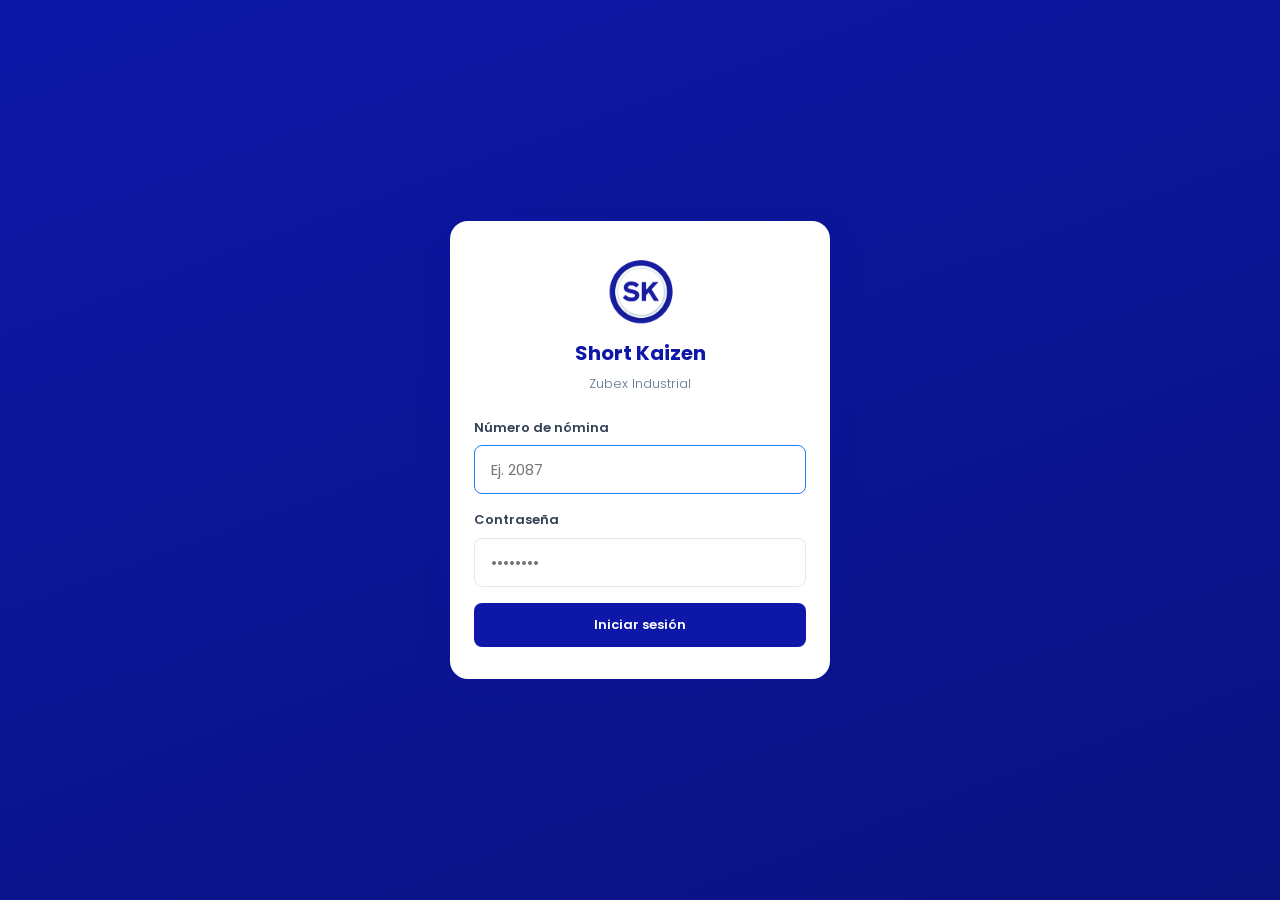
==== admin.html @ 8476bbf8 "Add files via upload" ====
<!DOCTYPE html>
<html lang="es">
<head>
<meta charset="UTF-8">
<meta name="viewport" content="width=device-width, initial-scale=1, viewport-fit=cover">
<title>Administración · Short Kaizen · Zubex Industrial</title>
<meta name="theme-color" content="#0D18A8">
<link rel="icon" href="assets/logo-mark.png">

<link rel="preconnect" href="https://fonts.googleapis.com">
<link rel="preconnect" href="https://fonts.gstatic.com" crossorigin>
<link href="https://fonts.googleapis.com/css2?family=Poppins:wght@300;400;600;700&display=swap" rel="stylesheet">

<link rel="stylesheet" href="css/variables.css">
<link rel="stylesheet" href="css/base.css">
<link rel="stylesheet" href="css/components.css">
<link rel="stylesheet" href="css/views.css">
<link rel="stylesheet" href="css/responsive.css">
</head>
<body>

<header class="topbar" id="topbar" hidden>
  <div class="topbar-inner">
    <a class="brand" href="mis-kaizens.html">
      <span class="brand-mark"><img src="assets/logo-mark.png" alt="Short Kaizen"></span>
      <div class="brand-text">
        <strong>Short Kaizen</strong>
        <span>Zubex Industrial</span>
      </div>
    </a>

    <nav class="tabs" aria-label="Navegación principal">
      <a class="tab" data-nav="mis-kaizens" href="mis-kaizens.html">Mis Kaizens</a>
      <a class="tab" data-nav="solicitudes" href="solicitudes.html" hidden>Solicitudes</a>
      <a class="tab" data-nav="dashboard" href="dashboard.html">Dashboard</a>
      <a class="tab" data-nav="admin" href="admin.html" hidden>Administración</a>
    </nav>

    <div class="topbar-actions">
      <button class="user-chip" data-logout aria-haspopup="true">
        <span class="user-chip-info"><span id="user-chip-name">—</span><small id="user-chip-rol"></small></span>
        <svg width="14" height="14" viewBox="0 0 24 24" fill="none" aria-hidden="true"><path d="M6 9l6 6 6-6" stroke="currentColor" stroke-width="2" stroke-linecap="round" stroke-linejoin="round"/></svg>
      </button>
    </div>
  </div>
</header>

<nav class="mobile-nav" id="mobile-nav" aria-label="Navegación móvil" hidden>
  <a class="mobile-nav-btn" data-nav="mis-kaizens" href="mis-kaizens.html">
    <svg width="20" height="20" viewBox="0 0 24 24" fill="none" aria-hidden="true"><path d="M3 12l9-9 9 9M5 10v10h14V10" stroke="currentColor" stroke-width="2" stroke-linecap="round" stroke-linejoin="round"/></svg>
    <span>Kaizens</span>
  </a>
  <a class="mobile-nav-btn" data-nav="solicitudes" href="solicitudes.html" hidden>
    <svg width="20" height="20" viewBox="0 0 24 24" fill="none" aria-hidden="true"><path d="M9 11l3 3L22 4M21 12v7a2 2 0 01-2 2H5a2 2 0 01-2-2V5a2 2 0 012-2h11" stroke="currentColor" stroke-width="2" stroke-linecap="round" stroke-linejoin="round"/></svg>
    <span>Solicitudes</span>
  </a>
  <a class="mobile-nav-btn" data-nav="dashboard" href="dashboard.html">
    <svg width="20" height="20" viewBox="0 0 24 24" fill="none" aria-hidden="true"><path d="M4 20V10M12 20V4M20 20v-7" stroke="currentColor" stroke-width="2" stroke-linecap="round"/></svg>
    <span>Dashboard</span>
  </a>
  <a class="mobile-nav-btn" data-nav="admin" href="admin.html" hidden>
    <svg width="20" height="20" viewBox="0 0 24 24" fill="none" aria-hidden="true"><path d="M12 15a3 3 0 100-6 3 3 0 000 6z" stroke="currentColor" stroke-width="2"/><path d="M19.4 15a1.65 1.65 0 00.33 1.82l.06.06a2 2 0 11-2.83 2.83l-.06-.06a1.65 1.65 0 00-1.82-.33 1.65 1.65 0 00-1 1.51V21a2 2 0 11-4 0v-.09A1.65 1.65 0 009 19.4a1.65 1.65 0 00-1.82.33l-.06.06a2 2 0 11-2.83-2.83l.06-.06A1.65 1.65 0 004.6 15a1.65 1.65 0 00-1.51-1H3a2 2 0 110-4h.09A1.65 1.65 0 004.6 9a1.65 1.65 0 00-.33-1.82l-.06-.06a2 2 0 112.83-2.83l.06.06A1.65 1.65 0 009 4.6a1.65 1.65 0 001-1.51V3a2 2 0 114 0v.09a1.65 1.65 0 001 1.51 1.65 1.65 0 001.82-.33l.06-.06a2 2 0 112.83 2.83l-.06.06A1.65 1.65 0 0019.4 9a1.65 1.65 0 001.51 1H21a2 2 0 110 4h-.09a1.65 1.65 0 00-1.51 1z" stroke="currentColor" stroke-width="1.6"/></svg>
    <span>Admin</span>
  </a>
</nav>

<button class="fab-nuevo" id="fab-nuevo" data-nuevo-kaizen hidden aria-label="Nuevo Short Kaizen">
  <span class="plus">+</span><span>Nuevo Kaizen</span>
</button>

<main id="app-root">
  <div class="boot-loader" id="boot-loader">
    <img src="assets/logo-mark.png" alt="" style="width:56px;height:56px;animation:boot-pulse 1.4s ease-in-out infinite">
    <p>Cargando…</p>
  </div>
</main>

<div id="toast-container" class="toast-container" aria-live="polite"></div>

<script type="module" src="js/pages/admin.js"></script>
</body>
</html>
---- css/variables.css ----
/*
  Tokens de marca — Manual de Estandarización de Reportes IA (Zubex Industrial)
  No modificar estos valores sin actualizar también el manual de referencia.
*/
:root{
  /* Paleta primaria de marca */
  --zx-blue:        #0D18A8;   /* Azul Zubex — dominante */
  --zx-blue-accent: #227EF6;   /* Azul Zubex Brillante — interactivo/acento */
  --zx-white:       #FFFFFF;
  --zx-black:       #000000;

  /* Paleta semántica */
  --zx-positive:    #166534;
  --zx-positive-bg: #dcfce7;
  --zx-negative:    #991b1b;
  --zx-negative-bg: #fee2e2;
  --zx-neutral:     #0D18A8;
  --zx-page-bg:     #f8fafc;
  --zx-highlight:   #dbeafe;

  /* Escala de grises funcional (no es paleta de marca, es utilitaria) */
  --gray-50:  #f8fafc;
  --gray-100: #f1f5f9;
  --gray-200: #e2e8f0;
  --gray-300: #cbd5e1;
  --gray-400: #94a3b8;
  --gray-500: #64748b;
  --gray-600: #475569;
  --gray-700: #334155;
  --gray-800: #1e293b;
  --gray-900: #0f172a;

  /* Tipografía — fallback aprobado para HTML: Poppins → Segoe UI → sans-serif */
  --font-base: 'Poppins', 'Segoe UI', -apple-system, BlinkMacSystemFont, sans-serif;

  /* Escala tipográfica (jerarquía título/cuerpo ≈ 2.2:1, adaptada a UI de app) */
  --fs-xs:   0.75rem;
  --fs-sm:   0.8125rem;
  --fs-base: 0.9375rem;
  --fs-md:   1.0625rem;
  --fs-lg:   1.25rem;
  --fs-xl:   1.625rem;
  --fs-2xl:  2rem;

  /* Espaciado — escala de 4px */
  --sp-1: 4px;
  --sp-2: 8px;
  --sp-3: 12px;
  --sp-4: 16px;
  --sp-5: 20px;
  --sp-6: 24px;
  --sp-8: 32px;
  --sp-10: 40px;
  --sp-12: 48px;

  /* Radios y sombras */
  --radius-sm: 8px;
  --radius-md: 12px;
  --radius-lg: 18px;
  --shadow-sm: 0 1px 2px rgba(15, 23, 42, 0.06), 0 1px 1px rgba(15,23,42,.04);
  --shadow-md: 0 4px 16px rgba(13, 24, 168, 0.08);
  --shadow-lg: 0 12px 32px rgba(13, 24, 168, 0.14);

  /* Layout — fluido: crece con la ventana hasta un tope amplio, para que no
     queden franjas vacías a los costados en monitores grandes (antes era un
     valor fijo de 1180px, muy angosto en pantallas de 1440p/1920p+). */
  --topbar-h: 64px;
  --mobile-nav-h: 64px;
  --content-max: min(1680px, 96vw);

  /* Transiciones */
  --ease: cubic-bezier(.4,0,.2,1);
}

@media (prefers-color-scheme: dark){
  /* La app usa siempre tema claro institucional — no se define modo oscuro
     porque el manual de marca no lo contempla. Se deja el bloque explícito
     para que quede claro que fue una decisión, no un olvido. */
}
---- css/base.css ----
*, *::before, *::after{ box-sizing: border-box; }

html{
  -webkit-text-size-adjust: 100%;
  scroll-behavior: smooth;
}

body{
  margin: 0;
  font-family: var(--font-base);
  font-size: var(--fs-base);
  font-weight: 400;
  color: var(--gray-800);
  background: var(--zx-page-bg);
  line-height: 1.5;
  -webkit-font-smoothing: antialiased;
}

h1,h2,h3,h4{
  font-family: var(--font-base);
  font-weight: 700;
  color: var(--zx-blue);
  margin: 0 0 var(--sp-2);
  line-height: 1.25;
}
h1{ font-size: var(--fs-2xl); }
h2{ font-size: var(--fs-xl); }
h3{ font-size: var(--fs-lg); }
h4{ font-size: var(--fs-md); }

p{ margin: 0 0 var(--sp-3); color: var(--gray-600); font-weight: 300; }

a{ color: var(--zx-blue-accent); text-decoration: none; }
a:hover{ text-decoration: underline; }

button{ font-family: inherit; }

img{ max-width: 100%; display: block; }

/* Foco visible siempre — accesibilidad, nunca se remueve el outline sin sustituto */
:focus-visible{
  outline: 2px solid var(--zx-blue-accent);
  outline-offset: 2px;
  border-radius: 4px;
}

/* Reduced motion — respetar preferencia del sistema */
@media (prefers-reduced-motion: reduce){
  *, *::before, *::after{
    animation-duration: 0.001ms !important;
    animation-iteration-count: 1 !important;
    transition-duration: 0.001ms !important;
    scroll-behavior: auto !important;
  }
}

/* Scrollbar sutil (progresivo — no rompe si el navegador no lo soporta) */
*{
  scrollbar-width: thin;
  scrollbar-color: var(--gray-300) transparent;
}

.visually-hidden{
  position: absolute !important;
  width: 1px; height: 1px;
  overflow: hidden;
  clip: rect(0,0,0,0);
  white-space: nowrap;
}

/* ============ Loader inicial ============ */
.boot-loader{
  min-height: 70vh;
  display: flex;
  flex-direction: column;
  align-items: center;
  justify-content: center;
  gap: var(--sp-4);
  color: var(--gray-500);
}
.boot-mark{
  width: 56px; height: 56px;
  border-radius: var(--radius-md);
  background: var(--zx-blue);
  color: var(--zx-white);
  display: flex; align-items: center; justify-content: center;
  font-weight: 700; font-size: var(--fs-lg);
  animation: boot-pulse 1.4s ease-in-out infinite;
}
@keyframes boot-pulse{
  0%,100%{ transform: scale(1); opacity: 1; }
  50%{ transform: scale(1.06); opacity: .85; }
}
---- css/components.css ----
/* ============ Topbar ============ */
.topbar{
  position: sticky; top: 0; z-index: 40;
  height: var(--topbar-h);
  background: var(--zx-blue);
  box-shadow: var(--shadow-md);
}
.topbar-inner{
  max-width: var(--content-max);
  margin: 0 auto;
  height: 100%;
  display: flex; align-items: center; gap: var(--sp-6);
  padding: 0 var(--sp-5);
}
.brand{ display: flex; align-items: center; gap: var(--sp-3); flex-shrink: 0; text-decoration: none; }
.brand:hover{ text-decoration: none; }
.brand-mark{
  width: 36px; height: 36px; border-radius: var(--radius-sm);
  background: var(--zx-white); color: var(--zx-blue);
  display: flex; align-items: center; justify-content: center;
  font-weight: 700; font-size: var(--fs-sm);
  padding: 3px;
}
.brand-mark img{ width: 100%; height: 100%; object-fit: contain; display: block; }
.brand-text{ display: flex; flex-direction: column; line-height: 1.15; }
.brand-text strong{ color: var(--zx-white); font-size: var(--fs-base); font-weight: 700; }
.brand-text span{ color: #c7d5ff; font-size: var(--fs-xs); font-weight: 300; }

.tabs{ display: flex; gap: var(--sp-1); flex: 1; }
.tab{
  background: transparent; border: none; color: #c7d5ff;
  padding: var(--sp-2) var(--sp-4); border-radius: var(--radius-sm);
  font-size: var(--fs-sm); font-weight: 600; cursor: pointer;
  transition: background .15s var(--ease), color .15s var(--ease);
  text-decoration: none; display: inline-flex; align-items: center;
}
.tab:hover{ background: rgba(255,255,255,.08); color: var(--zx-white); text-decoration: none; }
.tab.active{ background: var(--zx-white); color: var(--zx-blue); }

.topbar-actions{ display: flex; align-items: center; gap: var(--sp-3); flex-shrink: 0; }

.user-chip{
  display: flex; align-items: center; gap: var(--sp-2);
  background: rgba(255,255,255,.1); border: 1px solid rgba(255,255,255,.18);
  color: var(--zx-white); padding: var(--sp-1) var(--sp-3);
  border-radius: 999px; cursor: pointer; font-size: var(--fs-sm);
}
.user-chip-info{ display: flex; flex-direction: column; line-height: 1.15; text-align: left; }
.user-chip-info small{ color: #c7d5ff; font-size: 10px; font-weight: 400; }

/* ============ Botón flotante "+ Nuevo Kaizen" ============
   Reubicado fuera del topbar (antes competía con las tabs) — queda fijo,
   visible desde cualquier pantalla autenticada, en escritorio y en móvil. */
.fab-nuevo{
  position: fixed;
  right: var(--sp-6);
  bottom: calc(var(--sp-6) + env(safe-area-inset-bottom, 0px));
  z-index: 50;
  display: inline-flex; align-items: center; gap: var(--sp-2);
  background: var(--zx-blue-accent); color: var(--zx-white);
  border: none; border-radius: 999px;
  padding: var(--sp-3) var(--sp-5);
  font-size: var(--fs-sm); font-weight: 700; cursor: pointer;
  box-shadow: var(--shadow-lg);
  transition: transform .15s var(--ease), box-shadow .15s var(--ease);
}
.fab-nuevo:hover{ transform: translateY(-2px); box-shadow: 0 16px 36px rgba(34,126,246,.35); }
.fab-nuevo .plus{ font-size: 1.1em; line-height: 1; }

/* ============ Botones ============ */
.btn{
  display: inline-flex; align-items: center; justify-content: center; gap: var(--sp-2);
  border: none; border-radius: var(--radius-sm);
  padding: var(--sp-3) var(--sp-5);
  font-size: var(--fs-sm); font-weight: 600;
  cursor: pointer; min-height: 42px;
  transition: transform .1s var(--ease), box-shadow .15s var(--ease), background .15s var(--ease);
}
.btn:active{ transform: translateY(1px); }
.btn-accent{ background: var(--zx-blue-accent); color: var(--zx-white); }
.btn-accent:hover{ box-shadow: var(--shadow-md); }
.btn-primary{ background: var(--zx-blue); color: var(--zx-white); }
.btn-primary:hover{ box-shadow: var(--shadow-md); }
.btn-outline{ background: transparent; color: var(--zx-blue); border: 1.5px solid var(--zx-blue); }
.btn-outline:hover{ background: var(--zx-highlight); }
.btn-danger{ background: var(--zx-negative-bg); color: var(--zx-negative); }
.btn-danger:hover{ background: #fecaca; }
.btn-success{ background: var(--zx-positive-bg); color: var(--zx-positive); }
.btn-success:hover{ background: #bbf7d0; }
.btn-success.is-selected{ background: var(--zx-positive); color: var(--zx-white); box-shadow: var(--shadow-md); }
.btn-danger.is-selected{ background: var(--zx-negative); color: var(--zx-white); box-shadow: var(--shadow-md); }
.btn-full{ width: 100%; }
.btn-sm{ padding: var(--sp-2) var(--sp-4); min-height: 34px; font-size: var(--fs-xs); }
.btn:disabled{ opacity: .5; cursor: not-allowed; }

/* ============ Tarjetas ============ */
.card{
  background: var(--zx-white);
  border-radius: var(--radius-md);
  box-shadow: var(--shadow-sm);
  border: 1px solid var(--gray-200);
  padding: var(--sp-5);
}
.card-header{
  display: flex; align-items: center; justify-content: space-between;
  margin-bottom: var(--sp-4);
  gap: var(--sp-3);
}

/* ============ Badges de estado ============ */
.badge{
  display: inline-flex; align-items: center; gap: var(--sp-1);
  padding: 3px var(--sp-3); border-radius: 999px;
  font-size: var(--fs-xs); font-weight: 600; white-space: nowrap;
}
.badge-nuevo{ background: var(--zx-highlight); color: var(--zx-blue); }
.badge-pend{ background: #fef3c7; color: #92400e; }
.badge-done{ background: var(--zx-positive-bg); color: var(--zx-positive); }
.badge-rej{ background: var(--zx-negative-bg); color: var(--zx-negative); }

/* ============ Formularios ============ */
.field{ margin-bottom: var(--sp-4); }
.field label{
  display: block; font-size: var(--fs-sm); font-weight: 600;
  color: var(--gray-700); margin-bottom: var(--sp-2);
}
.field .hint{ font-size: var(--fs-xs); color: var(--gray-500); margin-top: var(--sp-1); font-weight: 300; }
.input, .select, .textarea{
  width: 100%;
  font-family: inherit; font-size: var(--fs-base);
  padding: var(--sp-3) var(--sp-4);
  border: 1.5px solid var(--gray-200);
  border-radius: var(--radius-sm);
  background: var(--zx-white);
  color: var(--gray-800);
  transition: border-color .15s var(--ease);
  min-height: 44px;
}
.textarea{ min-height: 96px; resize: vertical; }
.input:focus, .select:focus, .textarea:focus{
  border-color: var(--zx-blue-accent);
  outline: none;
}
.field-row{ display: grid; grid-template-columns: 1fr 1fr; gap: var(--sp-4); }

/* Valor de solo lectura (datos que llegan de la sesión, no editables) */
.readonly-field{
  padding: var(--sp-3) var(--sp-4);
  border-radius: var(--radius-sm);
  background: var(--gray-50);
  border: 1.5px solid var(--gray-200);
  color: var(--gray-700);
  font-weight: 600;
  min-height: 44px;
  display: flex; align-items: center;
}

/* Selección de enfoque de la mejora — 4 opciones fijas */
.enfoque-grid{
  display: grid; grid-template-columns: repeat(2, 1fr); gap: var(--sp-3);
}
.enfoque-option{
  display: flex; align-items: center; gap: var(--sp-3);
  padding: var(--sp-3) var(--sp-4);
  border: 1.5px solid var(--gray-200); border-radius: var(--radius-sm);
  font-size: var(--fs-sm); font-weight: 600; color: var(--gray-700);
  cursor: pointer; transition: border-color .15s var(--ease), background .15s var(--ease);
}
.enfoque-option:has(input:checked){
  border-color: var(--zx-blue-accent); background: var(--zx-highlight); color: var(--zx-blue);
}

.upload-box{
  border: 1.5px dashed var(--gray-300);
  border-radius: var(--radius-md);
  padding: var(--sp-6);
  text-align: center;
  cursor: pointer;
  color: var(--gray-500);
  transition: border-color .15s var(--ease), background .15s var(--ease);
}
.upload-box:hover{ border-color: var(--zx-blue-accent); background: var(--zx-highlight); }
.upload-box.has-image{ padding: 0; border-style: solid; overflow: hidden; }
.upload-box.has-image img{ width: 100%; max-height: 220px; object-fit: cover; }

/* ============ Firma digital ============ */
.sig-pad-wrap{
  border: 1.5px solid var(--gray-200);
  border-radius: var(--radius-sm);
  overflow: hidden;
  background: var(--zx-white);
}
.sig-pad-wrap canvas{ display: block; width: 100%; touch-action: none; cursor: crosshair; }
.sig-toolbar{
  display: flex; justify-content: space-between; align-items: center;
  padding: var(--sp-2) var(--sp-3);
  background: var(--gray-50);
  border-top: 1px solid var(--gray-200);
}

/* ============ Modal ============ */
.modal-overlay{
  position: fixed; inset: 0;
  background: rgba(15,23,42,.5);
  display: flex; align-items: center; justify-content: center;
  padding: var(--sp-4);
  z-index: 100;
}
.modal{
  background: var(--zx-white);
  border-radius: var(--radius-lg);
  max-width: 420px; width: 100%;
  padding: var(--sp-6);
  box-shadow: var(--shadow-lg);
}

/* ============ Toasts ============ */
.toast-container{
  position: fixed; bottom: calc(var(--sp-6) + env(safe-area-inset-bottom, 0px));
  right: var(--sp-5); left: var(--sp-5);
  display: flex; flex-direction: column; align-items: flex-end;
  gap: var(--sp-2); z-index: 200; pointer-events: none;
}
.toast{
  pointer-events: auto;
  background: var(--gray-900); color: var(--zx-white);
  padding: var(--sp-3) var(--sp-5); border-radius: var(--radius-sm);
  font-size: var(--fs-sm); box-shadow: var(--shadow-lg);
  max-width: 360px;
  animation: toast-in .2s var(--ease);
}
.toast.tg{ background: var(--zx-positive); }
.toast.tr{ background: var(--zx-negative); }
@keyframes toast-in{ from{ opacity:0; transform: translateY(8px);} to{opacity:1; transform:translateY(0);} }

/* ============ Skeleton loaders ============ */
.skeleton{
  background: linear-gradient(90deg, var(--gray-100) 25%, var(--gray-200) 37%, var(--gray-100) 63%);
  background-size: 400% 100%;
  animation: skeleton-wave 1.4s ease infinite;
  border-radius: var(--radius-sm);
}
@keyframes skeleton-wave{ 0%{background-position:100% 50%;} 100%{background-position:0 50%;} }

/* ============ KPI card ============ */
.kpi-card{
  background: var(--zx-white);
  border-radius: var(--radius-md);
  border: 1px solid var(--gray-200);
  padding: var(--sp-4);
}
.kpi-label{ font-size: var(--fs-xs); font-weight: 600; color: var(--gray-500); text-transform: uppercase; letter-spacing: .04em; }
.kpi-value{ font-size: var(--fs-2xl); font-weight: 700; color: var(--zx-blue); margin-top: var(--sp-1); }
.kpi-delta{ font-size: var(--fs-xs); font-weight: 600; margin-top: var(--sp-1); }
.kpi-delta.up{ color: var(--zx-positive); }
.kpi-delta.down{ color: var(--zx-negative); }
---- css/views.css ----
.view{
  max-width: var(--content-max);
  margin: 0 auto;
  padding: var(--sp-6) var(--sp-5) calc(var(--sp-12) + env(safe-area-inset-bottom,0px));
}

/* ============ Login ============ */
.login-screen{
  min-height: 100vh;
  display: flex; align-items: center; justify-content: center;
  background: linear-gradient(160deg, var(--zx-blue) 0%, #0a1280 100%);
  padding: var(--sp-5);
}
.login-card{
  background: var(--zx-white);
  border-radius: var(--radius-lg);
  box-shadow: var(--shadow-lg);
  padding: var(--sp-8) var(--sp-6);
  max-width: 380px; width: 100%;
}
.login-mark{
  width: 52px; height: 52px; border-radius: var(--radius-md);
  background: var(--zx-blue); color: var(--zx-white);
  display: flex; align-items: center; justify-content: center;
  font-weight: 700; margin: 0 auto var(--sp-4);
}
.login-logo{ width: 72px; height: 72px; margin: 0 auto var(--sp-4); object-fit: contain; }
.login-card h1{ text-align: center; font-size: var(--fs-lg); }
.login-card .sub{ text-align: center; font-size: var(--fs-sm); color: var(--gray-500); margin-bottom: var(--sp-6); }
.login-error{
  background: var(--zx-negative-bg); color: var(--zx-negative);
  font-size: var(--fs-sm); padding: var(--sp-3); border-radius: var(--radius-sm);
  margin-bottom: var(--sp-4); display: none;
}
.login-error.show{ display: block; }

/* ============ Historial / mosaico de equipos ============ */
.view-header{
  display: flex; align-items: flex-end; justify-content: space-between;
  margin-bottom: var(--sp-6); flex-wrap: wrap; gap: var(--sp-3);
}
.stats-row{
  display: grid; grid-template-columns: repeat(5, 1fr);
  gap: var(--sp-3); margin-bottom: var(--sp-6);
}
.stats-row-4{ grid-template-columns: repeat(4, 1fr); }
.stats-row-6{ grid-template-columns: repeat(6, 1fr); }
.mosaico{
  display: grid; grid-template-columns: repeat(auto-fill, minmax(180px, 1fr));
  gap: var(--sp-3); margin-bottom: var(--sp-8);
}
.equipo-card{
  background: var(--zx-white); border: 1px solid var(--gray-200);
  border-radius: var(--radius-md); padding: var(--sp-4);
  cursor: pointer; transition: box-shadow .15s var(--ease), border-color .15s var(--ease);
}
.equipo-card:hover{ box-shadow: var(--shadow-md); border-color: var(--zx-blue-accent); }
.equipo-card.active{ border-color: var(--zx-blue); background: var(--zx-highlight); }
.equipo-card .eq-name{ font-weight: 700; font-size: var(--fs-sm); color: var(--zx-blue); margin-bottom: var(--sp-2); }
.equipo-card .eq-count{ font-size: var(--fs-xl); font-weight: 700; color: var(--gray-800); }
.equipo-card .eq-sub{ font-size: var(--fs-xs); color: var(--gray-500); }

.kaizen-list{ display: flex; flex-direction: column; gap: var(--sp-3); }
.kaizen-row{
  background: var(--zx-white); border: 1px solid var(--gray-200);
  border-radius: var(--radius-md); padding: var(--sp-4);
  display: flex; align-items: center; gap: var(--sp-4);
  cursor: pointer; transition: box-shadow .15s var(--ease);
}
.kaizen-row:hover{ box-shadow: var(--shadow-md); }
.kaizen-row .kr-main{ flex: 1; min-width: 0; }
.kaizen-row .kr-title{ font-weight: 600; font-size: var(--fs-base); color: var(--gray-800); }
.kaizen-row .kr-sub{ font-size: var(--fs-xs); color: var(--gray-500); margin-top: 2px; }

.empty-state{
  text-align: center; padding: var(--sp-12) var(--sp-5);
  color: var(--gray-500);
}
.empty-state .icon{ font-size: 2rem; margin-bottom: var(--sp-3); }

/* ============ Formulario / captura ============ */
.stepper{
  display: flex; gap: var(--sp-2); margin-bottom: var(--sp-6);
  overflow-x: auto; padding-bottom: 2px;
}
.step-pill{
  flex-shrink: 0;
  display: flex; align-items: center; gap: var(--sp-2);
  padding: var(--sp-2) var(--sp-4);
  border-radius: 999px; background: var(--gray-100);
  font-size: var(--fs-xs); font-weight: 600; color: var(--gray-500);
}
.step-pill .num{
  width: 20px; height: 20px; border-radius: 50%;
  background: var(--gray-300); color: var(--zx-white);
  display: flex; align-items: center; justify-content: center;
  font-size: 11px;
}
.step-pill.active{ background: var(--zx-highlight); color: var(--zx-blue); }
.step-pill.active .num{ background: var(--zx-blue); }
.step-pill.done .num{ background: var(--zx-positive); }

.form-grid{ display: grid; gap: var(--sp-5); }
.form-actions{
  display: flex; justify-content: flex-end; gap: var(--sp-3);
  margin-top: var(--sp-6); padding-top: var(--sp-5);
  border-top: 1px solid var(--gray-200);
}

/* ============ Detalle ============ */
.detail-header{
  display: flex; justify-content: space-between; align-items: flex-start;
  margin-bottom: var(--sp-6); gap: var(--sp-4); flex-wrap: wrap;
}
.timeline{ display: flex; flex-direction: column; gap: 0; }
.timeline-step{ display: flex; gap: var(--sp-4); padding-bottom: var(--sp-6); position: relative; }
.timeline-step:not(:last-child)::before{
  content:''; position: absolute; left: 11px; top: 26px; bottom: 0;
  width: 2px; background: var(--gray-200);
}
.timeline-dot{
  width: 24px; height: 24px; border-radius: 50%;
  background: var(--gray-200); color: var(--zx-white);
  display: flex; align-items: center; justify-content: center;
  font-size: var(--fs-xs); flex-shrink: 0; z-index: 1;
}
.timeline-dot.done{ background: var(--zx-positive); }
.timeline-dot.rej{ background: var(--zx-negative); }
.timeline-dot.pending{ background: var(--zx-blue-accent); }
.detail-grid{ display: grid; grid-template-columns: 1fr 1fr; gap: var(--sp-5); }
.detail-photos{ display: grid; grid-template-columns: 1fr 1fr; gap: var(--sp-3); }
.detail-photos figure{ margin: 0; }
.detail-photos img{ border-radius: var(--radius-sm); width: 100%; aspect-ratio: 4/3; object-fit: cover; background: var(--gray-100); }
.detail-photos figcaption{ font-size: var(--fs-xs); color: var(--gray-500); margin-top: var(--sp-1); text-align: center; }

/* ============ Encabezado del detalle — imita el reporte descargable en PDF ============ */
.sk-report-header{ flex-direction: column; align-items: stretch; }
.sk-back-btn{ align-self: flex-start; margin-bottom: var(--sp-3); }
.sk-report-banner{
  background: var(--zx-blue); color: var(--zx-white);
  border-radius: var(--radius-md);
  padding: var(--sp-5); display: flex; align-items: center; gap: var(--sp-4);
  box-shadow: var(--shadow-md);
}
.sk-report-banner h1, .sk-report-banner p{ color: var(--zx-white); margin: 0; }
.sk-report-banner p{ color: #c7d5ff; }
.sk-report-logo{
  width: 46px; height: 46px; flex-shrink: 0;
  background: var(--zx-white); border-radius: var(--radius-sm);
  padding: 4px; object-fit: contain;
}
.sk-report-banner > div:nth-child(2){ flex: 1; }
.sk-export-btn{ flex-shrink: 0; }

.sk-autorizaciones{
  display: grid; grid-template-columns: repeat(3, 1fr); gap: var(--sp-4);
}
.sk-autorizacion-box{
  background: var(--gray-50); border: 1px solid var(--gray-200);
  border-radius: var(--radius-sm); padding: var(--sp-4);
}

/* ============ Solicitudes (aprobación en un clic, dentro de la app) ============ */
.solicitudes-list{ display: flex; flex-direction: column; gap: var(--sp-4); }
.solicitud-card{ border-left: 4px solid var(--zx-blue-accent); }
.solicitud-titulo{ cursor: pointer; }
.solicitud-titulo:hover{ text-decoration: underline; text-decoration-color: var(--zx-blue-accent); }

/* ============ Administración (equipos / líderes / gerentes / empleados) ============ */
.admin-grid{
  display: grid; grid-template-columns: repeat(auto-fill, minmax(360px, 1fr));
  gap: var(--sp-5);
}
.admin-team-card .card-header h3{ color: var(--zx-blue); }
.admin-roles-row{
  display: grid; grid-template-columns: 1fr 1fr; gap: var(--sp-4);
  margin-bottom: var(--sp-5); padding-bottom: var(--sp-5);
  border-bottom: 1px solid var(--gray-200);
}
.admin-role-block{
  background: var(--gray-50); border-radius: var(--radius-sm);
  padding: var(--sp-3) var(--sp-4);
  min-width: 0; overflow-wrap: anywhere;
}
.admin-role-label{
  font-size: var(--fs-xs); font-weight: 700; text-transform: uppercase;
  letter-spacing: .04em; color: var(--gray-500); margin-bottom: var(--sp-1);
}
.admin-role-name{ font-size: var(--fs-sm); font-weight: 600; color: var(--gray-800); }
.admin-members-header{
  display: flex; align-items: center; justify-content: space-between;
  margin-bottom: var(--sp-3); gap: var(--sp-3);
}
.admin-members-header h4{ font-size: var(--fs-sm); color: var(--gray-700); }
.admin-member-list{ display: flex; flex-direction: column; gap: var(--sp-2); }
.admin-member-row{
  display: flex; align-items: center; justify-content: space-between;
  gap: var(--sp-3); padding: var(--sp-3); border-radius: var(--radius-sm);
  background: var(--gray-50);
}

/* ============ Dashboard ============ */
.equipo-progreso-list{ display: flex; flex-direction: column; gap: var(--sp-3); }
.equipo-progreso-row{
  display: grid; grid-template-columns: 1.4fr 2fr auto auto;
  align-items: center; gap: var(--sp-4);
  padding: var(--sp-2) 0;
}
.ep-bar{ height: 8px; border-radius: 999px; background: var(--gray-100); overflow: hidden; }
.ep-bar-fill{ height: 100%; background: var(--zx-blue-accent); border-radius: 999px; }
.ep-valor{ font-size: var(--fs-sm); color: var(--gray-600); white-space: nowrap; }
.ep-pct{ font-size: var(--fs-sm); font-weight: 700; color: var(--zx-blue); min-width: 44px; text-align: right; }
.ep-pct.up{ color: var(--zx-positive); }
.dash-grid{ display: grid; grid-template-columns: 1fr 1fr; gap: var(--sp-5); margin-top: var(--sp-5); }
.chart-wrap{ position: relative; height: 260px; }
.methodology-note{
  font-size: var(--fs-xs); color: var(--gray-500); font-weight: 300;
  border-top: 1px solid var(--gray-200); padding-top: var(--sp-3); margin-top: var(--sp-6);
}
---- css/responsive.css ----
/*
  Enfoque: mobile-first en comportamiento, breakpoints en tablet/desktop.
  Todo el layout usa unidades relativas y grids fluidos — estos breakpoints
  ajustan la DENSIDAD de columnas, no reescriben el diseño desde cero.
*/

/* ---- Tablet y menor (≤ 1024px) ---- */
@media (max-width: 1024px){
  .stats-row{ grid-template-columns: repeat(3, 1fr); }
  .stats-row-6{ grid-template-columns: repeat(3, 1fr); }
  .dash-grid{ grid-template-columns: 1fr; }
  .detail-grid{ grid-template-columns: 1fr; }
  .enfoque-grid{ grid-template-columns: 1fr; }
  .sk-autorizaciones{ grid-template-columns: 1fr; }
}

/* ---- Móvil (≤ 720px) ---- */
@media (max-width: 720px){
  .topbar{ display: none; } /* se sustituye por mobile-nav inferior */

  main#app-root{ padding-bottom: calc(var(--mobile-nav-h) + env(safe-area-inset-bottom, 0px)); }

  .fab-nuevo{ bottom: calc(var(--mobile-nav-h) + var(--sp-4) + env(safe-area-inset-bottom, 0px)); right: var(--sp-4); }
  .fab-nuevo span:not(.plus){ display: none; } /* en móvil solo se ve el "+" para no tapar el mosaico */

  .mobile-nav{
    display: flex !important;
    position: fixed; bottom: 0; left: 0; right: 0;
    height: var(--mobile-nav-h);
    padding-bottom: env(safe-area-inset-bottom, 0px);
    background: var(--zx-white);
    border-top: 1px solid var(--gray-200);
    box-shadow: 0 -4px 16px rgba(15,23,42,.06);
    z-index: 40;
  }

  .view{ padding: var(--sp-4) var(--sp-4) var(--sp-10); }

  .stats-row{ grid-template-columns: repeat(2, 1fr); }
  .stats-row-6{ grid-template-columns: repeat(2, 1fr); }
  .mosaico{ grid-template-columns: repeat(auto-fill, minmax(140px, 1fr)); }
  .field-row{ grid-template-columns: 1fr; }
  .detail-photos{ grid-template-columns: 1fr; }
  .equipo-progreso-row{ grid-template-columns: 1fr; gap: var(--sp-1); }
  .ep-pct{ text-align: left; }

  .view-header{ flex-direction: column; align-items: stretch; }
  .view-header .btn{ width: 100%; }

  .kaizen-row{ flex-wrap: wrap; }
  .sk-report-banner{ flex-direction: column; align-items: flex-start; }
  .sk-export-btn{ width: 100%; }

  .toast-container{ left: var(--sp-3); right: var(--sp-3); bottom: calc(var(--mobile-nav-h) + var(--sp-3) + env(safe-area-inset-bottom,0px)); }
}

/* ---- Móvil pequeño (≤ 400px) ---- */
@media (max-width: 400px){
  .stats-row{ grid-template-columns: repeat(2, 1fr); }
  .login-card{ padding: var(--sp-6) var(--sp-4); }
}

/* ---- Mostrar mobile-nav solo cuando aplica (por defecto oculto vía [hidden] en HTML) ---- */
.mobile-nav{ display: none; align-items: stretch; justify-content: space-around; }
.mobile-nav-btn{
  flex: 1; background: none; border: none; cursor: pointer;
  display: flex; flex-direction: column; align-items: center; justify-content: center;
  gap: 2px; color: var(--gray-500); font-size: 11px; font-weight: 600;
}
.mobile-nav-btn.active{ color: var(--zx-blue); }
#mobile-nuevo{ color: var(--zx-blue-accent); }
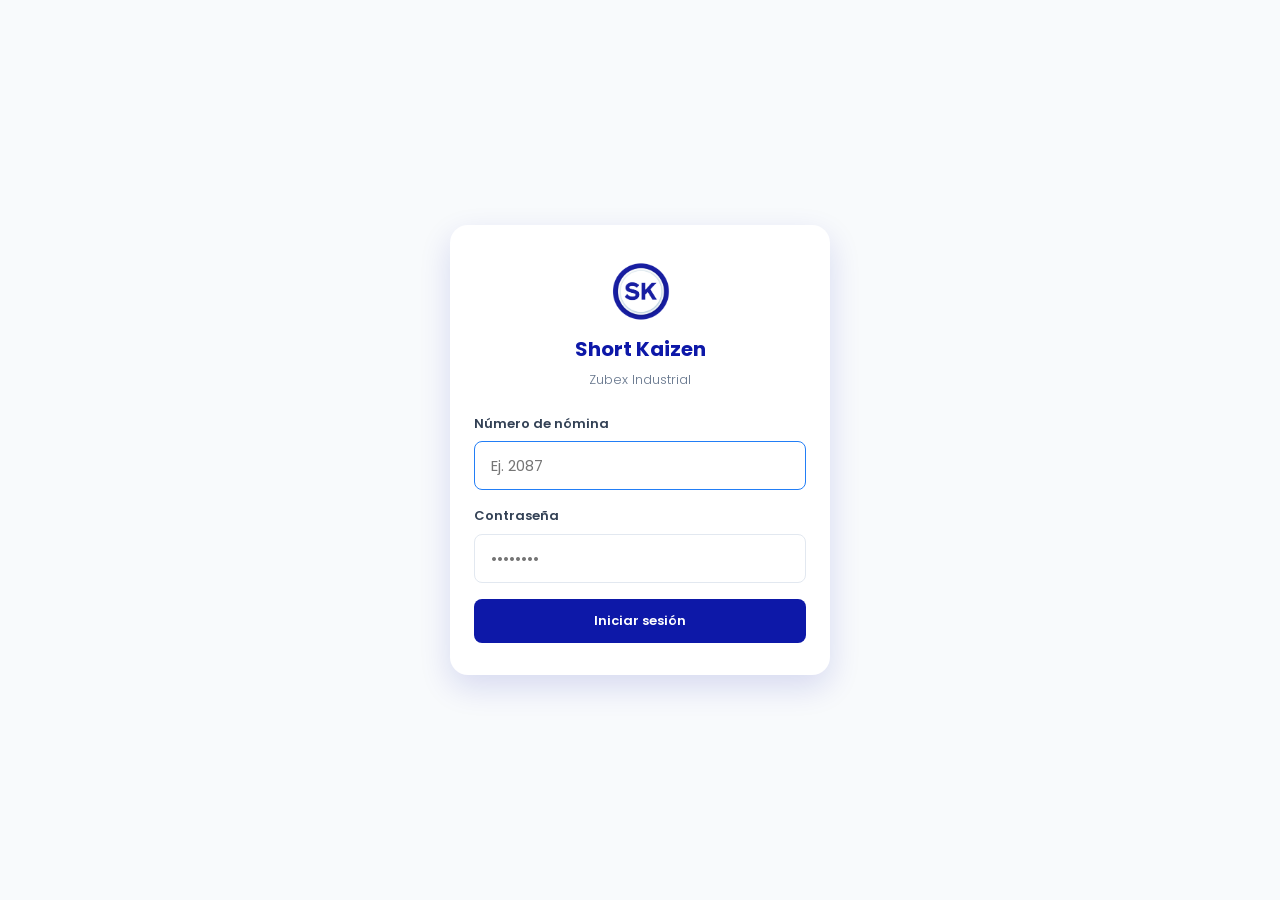
==== commit d77838dc: "Add files via upload" ====
--- a/admin.html
+++ b/admin.html
@@ -2,6 +2,7 @@
 <html lang="es">
 <head>
 <meta charset="UTF-8">
+<script>try{document.documentElement.dataset.theme=localStorage.getItem("sk_theme")==="dark"?"dark":"light";}catch(e){}</script>
 <meta name="viewport" content="width=device-width, initial-scale=1, viewport-fit=cover">
 <title>Administración · Short Kaizen · Zubex Industrial</title>
 <meta name="theme-color" content="#0D18A8">
@@ -32,15 +33,22 @@
     <nav class="tabs" aria-label="Navegación principal">
       <a class="tab" data-nav="mis-kaizens" href="mis-kaizens.html">Mis Kaizens</a>
       <a class="tab" data-nav="solicitudes" href="solicitudes.html" hidden>Solicitudes</a>
-      <a class="tab" data-nav="dashboard" href="dashboard.html">Dashboard</a>
+      <a class="tab" data-nav="dashboard" href="dashboard.html">Tablero general</a>
       <a class="tab" data-nav="admin" href="admin.html" hidden>Administración</a>
     </nav>
 
     <div class="topbar-actions">
-      <button class="user-chip" data-logout aria-haspopup="true">
-        <span class="user-chip-info"><span id="user-chip-name">—</span><small id="user-chip-rol"></small></span>
-        <svg width="14" height="14" viewBox="0 0 24 24" fill="none" aria-hidden="true"><path d="M6 9l6 6 6-6" stroke="currentColor" stroke-width="2" stroke-linecap="round" stroke-linejoin="round"/></svg>
-      </button>
+      <button class="btn btn-accent btn-sm nuevo-kaizen-topbar" data-nuevo-kaizen>+ Nuevo Kaizen</button>
+      <div class="user-menu">
+        <button class="user-chip" id="user-chip-toggle" aria-haspopup="true" aria-expanded="false">
+          <span class="user-chip-info"><span id="user-chip-name">—</span><small id="user-chip-rol"></small></span>
+          <svg width="14" height="14" viewBox="0 0 24 24" fill="none" aria-hidden="true"><path d="M6 9l6 6 6-6" stroke="currentColor" stroke-width="2" stroke-linecap="round" stroke-linejoin="round"/></svg>
+        </button>
+        <div class="user-menu-dropdown" id="user-menu-dropdown" hidden>
+          <button class="user-menu-item user-menu-item-neutral" id="theme-toggle-btn" type="button">🌙 Modo oscuro</button>
+          <button class="user-menu-item" data-logout>Cerrar sesión</button>
+        </div>
+      </div>
     </div>
   </div>
 </header>
@@ -56,7 +64,7 @@
   </a>
   <a class="mobile-nav-btn" data-nav="dashboard" href="dashboard.html">
     <svg width="20" height="20" viewBox="0 0 24 24" fill="none" aria-hidden="true"><path d="M4 20V10M12 20V4M20 20v-7" stroke="currentColor" stroke-width="2" stroke-linecap="round"/></svg>
-    <span>Dashboard</span>
+    <span>Tablero general</span>
   </a>
   <a class="mobile-nav-btn" data-nav="admin" href="admin.html" hidden>
     <svg width="20" height="20" viewBox="0 0 24 24" fill="none" aria-hidden="true"><path d="M12 15a3 3 0 100-6 3 3 0 000 6z" stroke="currentColor" stroke-width="2"/><path d="M19.4 15a1.65 1.65 0 00.33 1.82l.06.06a2 2 0 11-2.83 2.83l-.06-.06a1.65 1.65 0 00-1.82-.33 1.65 1.65 0 00-1 1.51V21a2 2 0 11-4 0v-.09A1.65 1.65 0 009 19.4a1.65 1.65 0 00-1.82.33l-.06.06a2 2 0 11-2.83-2.83l.06-.06A1.65 1.65 0 004.6 15a1.65 1.65 0 00-1.51-1H3a2 2 0 110-4h.09A1.65 1.65 0 004.6 9a1.65 1.65 0 00-.33-1.82l-.06-.06a2 2 0 112.83-2.83l.06.06A1.65 1.65 0 009 4.6a1.65 1.65 0 001-1.51V3a2 2 0 114 0v.09a1.65 1.65 0 001 1.51 1.65 1.65 0 001.82-.33l.06-.06a2 2 0 112.83 2.83l-.06.06A1.65 1.65 0 0019.4 9a1.65 1.65 0 001.51 1H21a2 2 0 110 4h-.09a1.65 1.65 0 00-1.51 1z" stroke="currentColor" stroke-width="1.6"/></svg>
--- a/css/variables.css
+++ b/css/variables.css
@@ -1,6 +1,13 @@
 /*
   Tokens de marca — Manual de Estandarización de Reportes IA (Zubex Industrial)
   No modificar estos valores sin actualizar también el manual de referencia.
+
+  NOTA (sept. 2026): se probó una versión minimalista (azul como acento sobre
+  fondo neutro, sin sombras) y Javier pidió regresar al esquema de color
+  anterior — azul de marca como color dominante otra vez — aunque conservando
+  algunos ajustes de estructura de esa ronda (ver css/components.css y
+  css/views.css para el detalle). Este archivo vuelve a los valores de marca
+  de antes del rediseño minimalista.
 */
 :root{
   /* Paleta primaria de marca */
@@ -17,6 +24,16 @@
   --zx-neutral:     #0D18A8;
   --zx-page-bg:     #f8fafc;
   --zx-highlight:   #dbeafe;
+  /* Fondo de tarjetas/modales/inputs — separado de --zx-white porque
+     --zx-white también se usa como color de TEXTO sobre fondos azules
+     (topbar, botones de acento) y esos deben seguir viéndose blancos en
+     modo oscuro. Solo --zx-surface se invierte (ver bloque [data-theme
+     ="dark"] más abajo). */
+  --zx-surface:     #FFFFFF;
+  /* Color de títulos (h1-h4) — separado de --zx-blue porque en modo
+     oscuro el azul primario pierde contraste sobre fondos casi negros; se
+     usa el azul de acento ahí en su lugar (ver [data-theme="dark"]). */
+  --zx-heading:     var(--zx-blue);
 
   /* Escala de grises funcional (no es paleta de marca, es utilitaria) */
   --gray-50:  #f8fafc;
@@ -33,7 +50,7 @@
   /* Tipografía — fallback aprobado para HTML: Poppins → Segoe UI → sans-serif */
   --font-base: 'Poppins', 'Segoe UI', -apple-system, BlinkMacSystemFont, sans-serif;
 
-  /* Escala tipográfica (jerarquía título/cuerpo ≈ 2.2:1, adaptada a UI de app) */
+  /* Escala tipográfica */
   --fs-xs:   0.75rem;
   --fs-sm:   0.8125rem;
   --fs-base: 0.9375rem;
@@ -61,9 +78,7 @@
   --shadow-md: 0 4px 16px rgba(13, 24, 168, 0.08);
   --shadow-lg: 0 12px 32px rgba(13, 24, 168, 0.14);
 
-  /* Layout — fluido: crece con la ventana hasta un tope amplio, para que no
-     queden franjas vacías a los costados en monitores grandes (antes era un
-     valor fijo de 1180px, muy angosto en pantallas de 1440p/1920p+). */
+  /* Layout — fluido */
   --topbar-h: 64px;
   --mobile-nav-h: 64px;
   --content-max: min(1680px, 96vw);
@@ -72,8 +87,32 @@
   --ease: cubic-bezier(.4,0,.2,1);
 }
 
-@media (prefers-color-scheme: dark){
-  /* La app usa siempre tema claro institucional — no se define modo oscuro
-     porque el manual de marca no lo contempla. Se deja el bloque explícito
-     para que quede claro que fue una decisión, no un olvido. */
+/* Modo oscuro — se activa a mano desde el menú del usuario (js/theme.js +
+   js/shell.js), no automáticamente por preferencia del sistema. Los colores
+   de marca (--zx-blue, --zx-blue-accent) NO cambian — solo se invierten las
+   superficies neutras (fondo de página, tarjetas, inputs, la escala de
+   grises) para mantener contraste y legibilidad. El logo, el topbar y los
+   botones de acento siguen viéndose igual que en modo claro. */
+:root[data-theme="dark"]{
+  --zx-page-bg:     #0b1120;
+  --zx-surface:     #1e293b;
+  --zx-highlight:   #1e2a47;
+  --zx-heading:     var(--zx-blue-accent);
+  --zx-positive-bg: #14311f;
+  --zx-negative-bg: #3f1414;
+
+  --gray-50:  #18233a;
+  --gray-100: #1f2c47;
+  --gray-200: #2c3b57;
+  --gray-300: #3e5074;
+  --gray-400: #64748b;
+  --gray-500: #94a3b8;
+  --gray-600: #b6c2d4;
+  --gray-700: #cbd5e1;
+  --gray-800: #e7ecf3;
+  --gray-900: #f8fafc;
+
+  --shadow-sm: 0 1px 2px rgba(0,0,0,.45), 0 1px 1px rgba(0,0,0,.3);
+  --shadow-md: 0 4px 16px rgba(0,0,0,.5);
+  --shadow-lg: 0 12px 32px rgba(0,0,0,.6);
 }
--- a/css/base.css
+++ b/css/base.css
@@ -19,7 +19,7 @@
 h1,h2,h3,h4{
   font-family: var(--font-base);
   font-weight: 700;
-  color: var(--zx-blue);
+  color: var(--zx-heading);
   margin: 0 0 var(--sp-2);
   line-height: 1.25;
 }
@@ -91,3 +91,6 @@
   0%,100%{ transform: scale(1); opacity: 1; }
   50%{ transform: scale(1.06); opacity: .85; }
 }
+
+/* Texto auxiliar reutilizado (etiquetas secundarias, notas). */
+.hint{ font-size: var(--fs-xs); color: var(--gray-500); font-weight: 300; }
--- a/css/components.css
+++ b/css/components.css
@@ -16,6 +16,8 @@
 .brand:hover{ text-decoration: none; }
 .brand-mark{
   width: 36px; height: 36px; border-radius: var(--radius-sm);
+  /* Siempre azul de marca (no --zx-heading): vive sobre el topbar, que es
+     azul en ambos temas, no sobre una superficie que se invierta. */
   background: var(--zx-white); color: var(--zx-blue);
   display: flex; align-items: center; justify-content: center;
   font-weight: 700; font-size: var(--fs-sm);
@@ -25,6 +27,19 @@
 .brand-text{ display: flex; flex-direction: column; line-height: 1.15; }
 .brand-text strong{ color: var(--zx-white); font-size: var(--fs-base); font-weight: 700; }
 .brand-text span{ color: #c7d5ff; font-size: var(--fs-xs); font-weight: 300; }
+
+/* Barra de versión, fija al pie de pantalla. */
+.version-bar{
+  position: fixed; left: 0; right: 0; bottom: 0; z-index: 30;
+  text-align: center;
+  /* Fondo fijo oscuro en ambos temas (no usa --gray-900: ese token se
+     invierte en modo oscuro y quedaría casi blanco, perdiendo contraste
+     con el texto claro de esta barra). */
+  background: #0f172a; color: #9aa5c0;
+  font-size: 10px; font-weight: 400; letter-spacing: .02em;
+  padding: 2px var(--sp-3);
+  pointer-events: none;
+}
 
 .tabs{ display: flex; gap: var(--sp-1); flex: 1; }
 .tab{
@@ -35,10 +50,23 @@
   text-decoration: none; display: inline-flex; align-items: center;
 }
 .tab:hover{ background: rgba(255,255,255,.08); color: var(--zx-white); text-decoration: none; }
-.tab.active{ background: var(--zx-white); color: var(--zx-blue); }
+.tab.active{ background: var(--zx-white); color: var(--zx-blue); } /* siempre azul de marca: vive sobre el topbar, azul en ambos temas */
+/* Bug real (encontrado sept. 2026): `.tab{ display: inline-flex }` es una
+   regla de autor, y las reglas de autor SIEMPRE ganan sobre la hoja de
+   estilos del navegador — incluida `[hidden]{ display:none }`. Sin esta
+   regla, `node.hidden = true` en shell.js no ocultaba nada visualmente:
+   el tab seguía mostrándose aunque el atributo `hidden` sí se aplicara al
+   DOM. Esto es lo que hacía que Solicitudes/Administración aparecieran
+   para roles sin acceso. */
+.tab[hidden], .mobile-nav-btn[hidden]{ display: none !important; }
 
 .topbar-actions{ display: flex; align-items: center; gap: var(--sp-3); flex-shrink: 0; }
-
+.nuevo-kaizen-topbar{ white-space: nowrap; }
+
+/* El chip de usuario ya no cierra sesión directo al hacer clic — abre un
+   menú desplegable con "Cerrar sesión" como opción, para evitar cierres de
+   sesión accidentales. */
+.user-menu{ position: relative; }
 .user-chip{
   display: flex; align-items: center; gap: var(--sp-2);
   background: rgba(255,255,255,.1); border: 1px solid rgba(255,255,255,.18);
@@ -47,10 +75,51 @@
 }
 .user-chip-info{ display: flex; flex-direction: column; line-height: 1.15; text-align: left; }
 .user-chip-info small{ color: #c7d5ff; font-size: 10px; font-weight: 400; }
-
-/* ============ Botón flotante "+ Nuevo Kaizen" ============
-   Reubicado fuera del topbar (antes competía con las tabs) — queda fijo,
-   visible desde cualquier pantalla autenticada, en escritorio y en móvil. */
+.user-menu-dropdown{
+  position: absolute; top: calc(100% + var(--sp-2)); right: 0;
+  min-width: 180px;
+  background: var(--zx-surface); border-radius: var(--radius-sm);
+  box-shadow: var(--shadow-lg); border: 1px solid var(--gray-200);
+  padding: var(--sp-1); z-index: 60;
+}
+.user-menu-item{
+  display: block; width: 100%; text-align: left;
+  background: none; border: none; cursor: pointer;
+  padding: var(--sp-2) var(--sp-3); border-radius: var(--radius-sm);
+  font-size: var(--fs-sm); font-weight: 600; color: var(--zx-negative);
+}
+.user-menu-item:hover{ background: var(--zx-negative-bg); }
+/* Variante para opciones del menú que no son destructivas (ej. el
+   interruptor de modo oscuro) — mismo menú que "Cerrar sesión", pero sin
+   el color de alerta rojo. */
+.user-menu-item-neutral{ color: var(--gray-700); }
+.user-menu-item-neutral:hover{ background: var(--gray-100); }
+
+/* ============ Menú de acciones genérico ============
+   Reutilizable para cualquier botón que despliega varias opciones en vez
+   de mostrarlas todas como botones separados (pedido de Javier, sept.
+   2026): el botón "Acciones" de Administración (Cambiar rol / Crear
+   empleado / Nuevo equipo) y el botón de opciones de cada tarjeta de
+   equipo (Editar / Eliminar) usan este mismo componente. */
+.action-menu{ position: relative; display: inline-block; }
+.action-menu-dropdown{
+  position: absolute; top: calc(100% + var(--sp-2)); right: 0;
+  min-width: 190px;
+  background: var(--zx-surface); border-radius: var(--radius-sm);
+  box-shadow: var(--shadow-lg); border: 1px solid var(--gray-200);
+  padding: var(--sp-1); z-index: 60;
+}
+.action-menu-item{
+  display: block; width: 100%; text-align: left;
+  background: none; border: none; cursor: pointer;
+  padding: var(--sp-2) var(--sp-3); border-radius: var(--radius-sm);
+  font-size: var(--fs-sm); font-weight: 600; color: var(--gray-700);
+}
+.action-menu-item:hover{ background: var(--gray-100); }
+.action-menu-item-danger{ color: var(--zx-negative); }
+.action-menu-item-danger:hover{ background: var(--zx-negative-bg); }
+
+/* ============ Botón flotante "+ Nuevo Kaizen" ============ */
 .fab-nuevo{
   position: fixed;
   right: var(--sp-6);
@@ -81,7 +150,7 @@
 .btn-accent:hover{ box-shadow: var(--shadow-md); }
 .btn-primary{ background: var(--zx-blue); color: var(--zx-white); }
 .btn-primary:hover{ box-shadow: var(--shadow-md); }
-.btn-outline{ background: transparent; color: var(--zx-blue); border: 1.5px solid var(--zx-blue); }
+.btn-outline{ background: transparent; color: var(--zx-heading); border: 1.5px solid var(--zx-blue); }
 .btn-outline:hover{ background: var(--zx-highlight); }
 .btn-danger{ background: var(--zx-negative-bg); color: var(--zx-negative); }
 .btn-danger:hover{ background: #fecaca; }
@@ -95,7 +164,7 @@
 
 /* ============ Tarjetas ============ */
 .card{
-  background: var(--zx-white);
+  background: var(--zx-surface);
   border-radius: var(--radius-md);
   box-shadow: var(--shadow-sm);
   border: 1px solid var(--gray-200);
@@ -113,7 +182,7 @@
   padding: 3px var(--sp-3); border-radius: 999px;
   font-size: var(--fs-xs); font-weight: 600; white-space: nowrap;
 }
-.badge-nuevo{ background: var(--zx-highlight); color: var(--zx-blue); }
+.badge-nuevo{ background: var(--zx-highlight); color: var(--zx-heading); }
 .badge-pend{ background: #fef3c7; color: #92400e; }
 .badge-done{ background: var(--zx-positive-bg); color: var(--zx-positive); }
 .badge-rej{ background: var(--zx-negative-bg); color: var(--zx-negative); }
@@ -124,14 +193,14 @@
   display: block; font-size: var(--fs-sm); font-weight: 600;
   color: var(--gray-700); margin-bottom: var(--sp-2);
 }
-.field .hint{ font-size: var(--fs-xs); color: var(--gray-500); margin-top: var(--sp-1); font-weight: 300; }
+.field .hint{ margin-top: var(--sp-1); }
 .input, .select, .textarea{
   width: 100%;
   font-family: inherit; font-size: var(--fs-base);
   padding: var(--sp-3) var(--sp-4);
   border: 1.5px solid var(--gray-200);
   border-radius: var(--radius-sm);
-  background: var(--zx-white);
+  background: var(--zx-surface);
   color: var(--gray-800);
   transition: border-color .15s var(--ease);
   min-height: 44px;
@@ -142,6 +211,14 @@
   outline: none;
 }
 .field-row{ display: grid; grid-template-columns: 1fr 1fr; gap: var(--sp-4); }
+
+/* Buscador con ícono, usado en Administración (buscar equipo) */
+.search-field{ position: relative; }
+.search-field .input{ padding-left: calc(var(--sp-4) + 22px); }
+.search-field .search-icon{
+  position: absolute; left: var(--sp-3); top: 50%; transform: translateY(-50%);
+  color: var(--gray-400); pointer-events: none; font-size: var(--fs-base);
+}
 
 /* Valor de solo lectura (datos que llegan de la sesión, no editables) */
 .readonly-field{
@@ -167,7 +244,7 @@
   cursor: pointer; transition: border-color .15s var(--ease), background .15s var(--ease);
 }
 .enfoque-option:has(input:checked){
-  border-color: var(--zx-blue-accent); background: var(--zx-highlight); color: var(--zx-blue);
+  border-color: var(--zx-blue-accent); background: var(--zx-highlight); color: var(--zx-heading);
 }
 
 .upload-box{
@@ -207,11 +284,13 @@
   z-index: 100;
 }
 .modal{
-  background: var(--zx-white);
+  background: var(--zx-surface);
   border-radius: var(--radius-lg);
   max-width: 420px; width: 100%;
   padding: var(--sp-6);
   box-shadow: var(--shadow-lg);
+  max-height: calc(100vh - var(--sp-8));
+  overflow-y: auto;
 }
 
 /* ============ Toasts ============ */
@@ -223,7 +302,7 @@
 }
 .toast{
   pointer-events: auto;
-  background: var(--gray-900); color: var(--zx-white);
+  background: #0f172a; color: var(--zx-white);
   padding: var(--sp-3) var(--sp-5); border-radius: var(--radius-sm);
   font-size: var(--fs-sm); box-shadow: var(--shadow-lg);
   max-width: 360px;
@@ -244,13 +323,13 @@
 
 /* ============ KPI card ============ */
 .kpi-card{
-  background: var(--zx-white);
+  background: var(--zx-surface);
   border-radius: var(--radius-md);
   border: 1px solid var(--gray-200);
   padding: var(--sp-4);
 }
 .kpi-label{ font-size: var(--fs-xs); font-weight: 600; color: var(--gray-500); text-transform: uppercase; letter-spacing: .04em; }
-.kpi-value{ font-size: var(--fs-2xl); font-weight: 700; color: var(--zx-blue); margin-top: var(--sp-1); }
+.kpi-value{ font-size: var(--fs-2xl); font-weight: 700; color: var(--zx-heading); margin-top: var(--sp-1); }
 .kpi-delta{ font-size: var(--fs-xs); font-weight: 600; margin-top: var(--sp-1); }
 .kpi-delta.up{ color: var(--zx-positive); }
 .kpi-delta.down{ color: var(--zx-negative); }
--- a/css/views.css
+++ b/css/views.css
@@ -8,23 +8,23 @@
 .login-screen{
   min-height: 100vh;
   display: flex; align-items: center; justify-content: center;
-  background: linear-gradient(160deg, var(--zx-blue) 0%, #0a1280 100%);
+  background: var(--zx-page-bg);
   padding: var(--sp-5);
 }
 .login-card{
-  background: var(--zx-white);
+  background: var(--zx-surface);
   border-radius: var(--radius-lg);
   box-shadow: var(--shadow-lg);
   padding: var(--sp-8) var(--sp-6);
   max-width: 380px; width: 100%;
 }
 .login-mark{
-  width: 52px; height: 52px; border-radius: var(--radius-md);
+  width: 48px; height: 48px; border-radius: var(--radius-md);
   background: var(--zx-blue); color: var(--zx-white);
   display: flex; align-items: center; justify-content: center;
   font-weight: 700; margin: 0 auto var(--sp-4);
 }
-.login-logo{ width: 72px; height: 72px; margin: 0 auto var(--sp-4); object-fit: contain; }
+.login-logo{ width: 64px; height: 64px; margin: 0 auto var(--sp-4); object-fit: contain; }
 .login-card h1{ text-align: center; font-size: var(--fs-lg); }
 .login-card .sub{ text-align: center; font-size: var(--fs-sm); color: var(--gray-500); margin-bottom: var(--sp-6); }
 .login-error{
@@ -34,7 +34,7 @@
 }
 .login-error.show{ display: block; }
 
-/* ============ Historial / mosaico de equipos ============ */
+/* ============ Encabezado de vista / mosaico de equipos ============ */
 .view-header{
   display: flex; align-items: flex-end; justify-content: space-between;
   margin-bottom: var(--sp-6); flex-wrap: wrap; gap: var(--sp-3);
@@ -49,20 +49,48 @@
   display: grid; grid-template-columns: repeat(auto-fill, minmax(180px, 1fr));
   gap: var(--sp-3); margin-bottom: var(--sp-8);
 }
+/* Grupo "Equipos <Departamento>" — encabezado clicable que colapsa/expande
+   el grupo (pedido de Javier, sept. 2026): antes se mostraban siempre
+   todos los equipos de cada departamento en el mosaico; ahora cada grupo
+   empieza colapsado y se abre al hacer clic en su encabezado. */
+.equipos-departamento-grupo{ margin-bottom: var(--sp-6); }
+.equipos-departamento-grupo:first-child h3{ margin-top: 0; }
+.equipos-departamento-grupo-header{
+  display: flex; align-items: center; gap: var(--sp-2);
+  cursor: pointer; user-select: none;
+  padding: 0 0 var(--sp-2); margin: 0 0 var(--sp-3);
+  border: none; border-bottom: 1px solid var(--gray-200);
+  background: none; font: inherit; color: inherit;
+  width: 100%; text-align: left;
+}
+.equipos-departamento-grupo-header h3{
+  font-size: var(--fs-sm); font-weight: 700; text-transform: uppercase;
+  letter-spacing: .06em; color: var(--zx-heading);
+  margin: 0;
+}
+.equipos-departamento-grupo-chevron{
+  font-size: var(--fs-xs); color: var(--gray-500);
+  transition: transform .15s var(--ease);
+  flex-shrink: 0;
+}
+.equipos-departamento-grupo.is-open .equipos-departamento-grupo-chevron{ transform: rotate(90deg); }
+.equipos-departamento-grupo-body{ display: none; }
+.equipos-departamento-grupo.is-open .equipos-departamento-grupo-body{ display: block; }
+
 .equipo-card{
-  background: var(--zx-white); border: 1px solid var(--gray-200);
+  background: var(--zx-surface); box-shadow: var(--shadow-sm);
   border-radius: var(--radius-md); padding: var(--sp-4);
-  cursor: pointer; transition: box-shadow .15s var(--ease), border-color .15s var(--ease);
-}
-.equipo-card:hover{ box-shadow: var(--shadow-md); border-color: var(--zx-blue-accent); }
-.equipo-card.active{ border-color: var(--zx-blue); background: var(--zx-highlight); }
-.equipo-card .eq-name{ font-weight: 700; font-size: var(--fs-sm); color: var(--zx-blue); margin-bottom: var(--sp-2); }
-.equipo-card .eq-count{ font-size: var(--fs-xl); font-weight: 700; color: var(--gray-800); }
+  cursor: pointer; transition: box-shadow .15s var(--ease), transform .15s var(--ease);
+}
+.equipo-card:hover{ box-shadow: var(--shadow-md); transform: translateY(-1px); }
+.equipo-card.active{ box-shadow: var(--shadow-md); background: var(--zx-highlight); }
+.equipo-card .eq-name{ font-weight: 700; font-size: var(--fs-sm); color: var(--gray-800); margin-bottom: var(--sp-2); }
+.equipo-card .eq-count{ font-size: var(--fs-xl); font-weight: 700; color: var(--zx-heading); }
 .equipo-card .eq-sub{ font-size: var(--fs-xs); color: var(--gray-500); }
 
-.kaizen-list{ display: flex; flex-direction: column; gap: var(--sp-3); }
+.kaizen-list{ display: flex; flex-direction: column; gap: var(--sp-2); }
 .kaizen-row{
-  background: var(--zx-white); border: 1px solid var(--gray-200);
+  background: var(--zx-surface); box-shadow: var(--shadow-sm);
   border-radius: var(--radius-md); padding: var(--sp-4);
   display: flex; align-items: center; gap: var(--sp-4);
   cursor: pointer; transition: box-shadow .15s var(--ease);
@@ -71,6 +99,7 @@
 .kaizen-row .kr-main{ flex: 1; min-width: 0; }
 .kaizen-row .kr-title{ font-weight: 600; font-size: var(--fs-base); color: var(--gray-800); }
 .kaizen-row .kr-sub{ font-size: var(--fs-xs); color: var(--gray-500); margin-top: 2px; }
+.kaizen-row .kr-desc{ font-size: var(--fs-sm); color: var(--gray-700); margin-top: 4px; }
 
 .empty-state{
   text-align: center; padding: var(--sp-12) var(--sp-5);
@@ -96,7 +125,7 @@
   display: flex; align-items: center; justify-content: center;
   font-size: 11px;
 }
-.step-pill.active{ background: var(--zx-highlight); color: var(--zx-blue); }
+.step-pill.active{ background: var(--zx-highlight); color: var(--zx-heading); }
 .step-pill.active .num{ background: var(--zx-blue); }
 .step-pill.done .num{ background: var(--zx-positive); }
 
@@ -120,7 +149,7 @@
 }
 .timeline-dot{
   width: 24px; height: 24px; border-radius: 50%;
-  background: var(--gray-200); color: var(--zx-white);
+  background: var(--gray-300); color: var(--zx-white);
   display: flex; align-items: center; justify-content: center;
   font-size: var(--fs-xs); flex-shrink: 0; z-index: 1;
 }
@@ -130,7 +159,7 @@
 .detail-grid{ display: grid; grid-template-columns: 1fr 1fr; gap: var(--sp-5); }
 .detail-photos{ display: grid; grid-template-columns: 1fr 1fr; gap: var(--sp-3); }
 .detail-photos figure{ margin: 0; }
-.detail-photos img{ border-radius: var(--radius-sm); width: 100%; aspect-ratio: 4/3; object-fit: cover; background: var(--gray-100); }
+.detail-photos img{ border-radius: var(--radius-sm); width: 100%; aspect-ratio: 4/3; object-fit: cover; background: var(--gray-50); }
 .detail-photos figcaption{ font-size: var(--fs-xs); color: var(--gray-500); margin-top: var(--sp-1); text-align: center; }
 
 /* ============ Encabezado del detalle — imita el reporte descargable en PDF ============ */
@@ -138,9 +167,8 @@
 .sk-back-btn{ align-self: flex-start; margin-bottom: var(--sp-3); }
 .sk-report-banner{
   background: var(--zx-blue); color: var(--zx-white);
-  border-radius: var(--radius-md);
+  border-radius: var(--radius-md); box-shadow: var(--shadow-md);
   padding: var(--sp-5); display: flex; align-items: center; gap: var(--sp-4);
-  box-shadow: var(--shadow-md);
 }
 .sk-report-banner h1, .sk-report-banner p{ color: var(--zx-white); margin: 0; }
 .sk-report-banner p{ color: #c7d5ff; }
@@ -160,60 +188,89 @@
   border-radius: var(--radius-sm); padding: var(--sp-4);
 }
 
-/* ============ Solicitudes (aprobación en un clic, dentro de la app) ============ */
-.solicitudes-list{ display: flex; flex-direction: column; gap: var(--sp-4); }
-.solicitud-card{ border-left: 4px solid var(--zx-blue-accent); }
+/* ============ Solicitudes ============ */
+.solicitudes-list{ display: flex; flex-direction: column; gap: var(--sp-3); }
+.solicitud-card{ border-left: 3px solid var(--zx-blue-accent); }
 .solicitud-titulo{ cursor: pointer; }
 .solicitud-titulo:hover{ text-decoration: underline; text-decoration-color: var(--zx-blue-accent); }
 
-/* ============ Administración (equipos / líderes / gerentes / empleados) ============ */
+/* ============ Administración (equipos / líderes / gerentes / integrantes) ============
+   Roles en cajas con borde (pedido de Javier, sept. 2026, según boceto a
+   mano): Líder ocupa el ancho completo arriba, Aprobador 2 y Aprobador 3
+   van cada uno en su propia caja bordeada debajo — ya no en fila con
+   flex-wrap. Aprobador 2/3 vuelven a mostrar Correo (el Líder sigue sin
+   mostrarlo — decisión ya tomada, ver roleBlock() en admin.js). */
 .admin-grid{
-  display: grid; grid-template-columns: repeat(auto-fill, minmax(360px, 1fr));
-  gap: var(--sp-5);
-}
-.admin-team-card .card-header h3{ color: var(--zx-blue); }
+  display: grid; grid-template-columns: repeat(auto-fill, minmax(340px, 1fr));
+  gap: var(--sp-4);
+}
+.admin-team-card .card-header h3{ color: var(--gray-800); }
 .admin-roles-row{
-  display: grid; grid-template-columns: 1fr 1fr; gap: var(--sp-4);
+  display: flex; flex-direction: column; gap: var(--sp-3);
   margin-bottom: var(--sp-5); padding-bottom: var(--sp-5);
   border-bottom: 1px solid var(--gray-200);
 }
 .admin-role-block{
-  background: var(--gray-50); border-radius: var(--radius-sm);
+  border: 1.5px solid var(--gray-200);
+  border-radius: var(--radius-sm);
   padding: var(--sp-3) var(--sp-4);
-  min-width: 0; overflow-wrap: anywhere;
+  overflow-wrap: anywhere;
 }
 .admin-role-label{
-  font-size: var(--fs-xs); font-weight: 700; text-transform: uppercase;
-  letter-spacing: .04em; color: var(--gray-500); margin-bottom: var(--sp-1);
-}
+  font-size: 11px; font-weight: 700; text-transform: uppercase;
+  letter-spacing: .06em; color: var(--gray-500);
+  margin-bottom: var(--sp-1);
+}
+.admin-role-value{ min-width: 0; }
 .admin-role-name{ font-size: var(--fs-sm); font-weight: 600; color: var(--gray-800); }
+.admin-role-correo{ font-size: var(--fs-xs); color: var(--gray-500); margin-top: 2px; }
+/* Líder centrado (pedido de Javier, sept. 2026) — Aprobador 2/3 quedan
+   alineados a la izquierda, como antes. */
+.admin-role-block-centrado{ text-align: center; }
+.admin-role-block-centrado .admin-role-label{ text-align: center; }
 .admin-members-header{
   display: flex; align-items: center; justify-content: space-between;
-  margin-bottom: var(--sp-3); gap: var(--sp-3);
-}
-.admin-members-header h4{ font-size: var(--fs-sm); color: var(--gray-700); }
-.admin-member-list{ display: flex; flex-direction: column; gap: var(--sp-2); }
+  margin-bottom: var(--sp-2); gap: var(--sp-3);
+}
+.admin-members-header h4{ font-size: var(--fs-sm); color: var(--gray-700); font-weight: 600; }
+.admin-member-list{ display: flex; flex-direction: column; }
 .admin-member-row{
   display: flex; align-items: center; justify-content: space-between;
-  gap: var(--sp-3); padding: var(--sp-3); border-radius: var(--radius-sm);
-  background: var(--gray-50);
-}
+  gap: var(--sp-3); padding: var(--sp-2) 0;
+  border-bottom: 1px solid var(--gray-200);
+}
+.admin-member-row:last-child{ border-bottom: none; }
+/* Con muchos integrantes la lista es scrollable, pero sin verse como una
+   caja blanca aparte (pedido de Javier): sin fondo ni borde propios, solo
+   un leve degradado arriba/abajo (mask) que insinúa que hay más contenido
+   al hacer scroll. Los equipos con pocos integrantes (sin esta clase)
+   siguen viéndose exactamente igual que antes. */
+.admin-member-list-scroll{
+  max-height: 320px; overflow-y: auto; padding-right: var(--sp-2);
+  -webkit-mask-image: linear-gradient(to bottom, transparent 0, #000 16px, #000 calc(100% - 16px), transparent 100%);
+  mask-image: linear-gradient(to bottom, transparent 0, #000 16px, #000 calc(100% - 16px), transparent 100%);
+}
+
+/* Buscador de equipos, arriba del mosaico de tarjetas de Administración */
+.admin-search{ margin-bottom: 0; max-width: 380px; flex: 1; min-width: 220px; }
 
 /* ============ Dashboard ============ */
-.equipo-progreso-list{ display: flex; flex-direction: column; gap: var(--sp-3); }
+.equipo-progreso-list{ display: flex; flex-direction: column; }
 .equipo-progreso-row{
   display: grid; grid-template-columns: 1.4fr 2fr auto auto;
   align-items: center; gap: var(--sp-4);
-  padding: var(--sp-2) 0;
-}
-.ep-bar{ height: 8px; border-radius: 999px; background: var(--gray-100); overflow: hidden; }
+  padding: var(--sp-3) 0;
+  border-bottom: 1px solid var(--gray-200);
+}
+.equipo-progreso-row:last-child{ border-bottom: none; }
+.ep-bar{ height: 6px; border-radius: 999px; background: var(--gray-100); overflow: hidden; }
 .ep-bar-fill{ height: 100%; background: var(--zx-blue-accent); border-radius: 999px; }
-.ep-valor{ font-size: var(--fs-sm); color: var(--gray-600); white-space: nowrap; }
-.ep-pct{ font-size: var(--fs-sm); font-weight: 700; color: var(--zx-blue); min-width: 44px; text-align: right; }
+.ep-valor{ font-size: var(--fs-sm); color: var(--gray-700); white-space: nowrap; }
+.ep-pct{ font-size: var(--fs-sm); font-weight: 700; color: var(--gray-800); min-width: 44px; text-align: right; }
 .ep-pct.up{ color: var(--zx-positive); }
-.dash-grid{ display: grid; grid-template-columns: 1fr 1fr; gap: var(--sp-5); margin-top: var(--sp-5); }
+.dash-grid{ display: grid; grid-template-columns: 1fr 1fr; gap: var(--sp-4); margin-top: var(--sp-4); }
 .chart-wrap{ position: relative; height: 260px; }
 .methodology-note{
-  font-size: var(--fs-xs); color: var(--gray-500); font-weight: 300;
+  font-size: var(--fs-xs); color: var(--gray-500); font-weight: 400;
   border-top: 1px solid var(--gray-200); padding-top: var(--sp-3); margin-top: var(--sp-6);
 }
--- a/css/responsive.css
+++ b/css/responsive.css
@@ -14,6 +14,13 @@
   .sk-autorizaciones{ grid-template-columns: 1fr; }
 }
 
+/* ---- Escritorio/tablet (> 720px) ---- */
+@media (min-width: 721px){
+  /* El botón flotante "+ Nuevo Kaizen" queda solo para móvil, donde no hay
+     topbar — en escritorio ya existe el mismo botón dentro del topbar. */
+  .fab-nuevo{ display: none; }
+}
+
 /* ---- Móvil (≤ 720px) ---- */
 @media (max-width: 720px){
   .topbar{ display: none; } /* se sustituye por mobile-nav inferior */
@@ -23,14 +30,17 @@
   .fab-nuevo{ bottom: calc(var(--mobile-nav-h) + var(--sp-4) + env(safe-area-inset-bottom, 0px)); right: var(--sp-4); }
   .fab-nuevo span:not(.plus){ display: none; } /* en móvil solo se ve el "+" para no tapar el mosaico */
 
+  /* La barra de versión se recorre arriba del mobile-nav para no encimarse
+     con él (el mobile-nav también vive fijo al pie de pantalla). */
+  .version-bar{ bottom: var(--mobile-nav-h); }
+
   .mobile-nav{
     display: flex !important;
     position: fixed; bottom: 0; left: 0; right: 0;
     height: var(--mobile-nav-h);
     padding-bottom: env(safe-area-inset-bottom, 0px);
-    background: var(--zx-white);
-    border-top: 1px solid var(--gray-200);
-    box-shadow: 0 -4px 16px rgba(15,23,42,.06);
+    background: var(--zx-blue);
+    box-shadow: var(--shadow-md);
     z-index: 40;
   }
 
@@ -43,6 +53,7 @@
   .detail-photos{ grid-template-columns: 1fr; }
   .equipo-progreso-row{ grid-template-columns: 1fr; gap: var(--sp-1); }
   .ep-pct{ text-align: left; }
+  .admin-roles-row{ gap: var(--sp-4); }
 
   .view-header{ flex-direction: column; align-items: stretch; }
   .view-header .btn{ width: 100%; }
@@ -65,7 +76,7 @@
 .mobile-nav-btn{
   flex: 1; background: none; border: none; cursor: pointer;
   display: flex; flex-direction: column; align-items: center; justify-content: center;
-  gap: 2px; color: var(--gray-500); font-size: 11px; font-weight: 600;
+  gap: 2px; color: #c7d5ff; font-size: 11px; font-weight: 600;
 }
-.mobile-nav-btn.active{ color: var(--zx-blue); }
-#mobile-nuevo{ color: var(--zx-blue-accent); }
+.mobile-nav-btn.active{ color: var(--zx-white); }
+#mobile-nuevo{ color: var(--zx-white); }
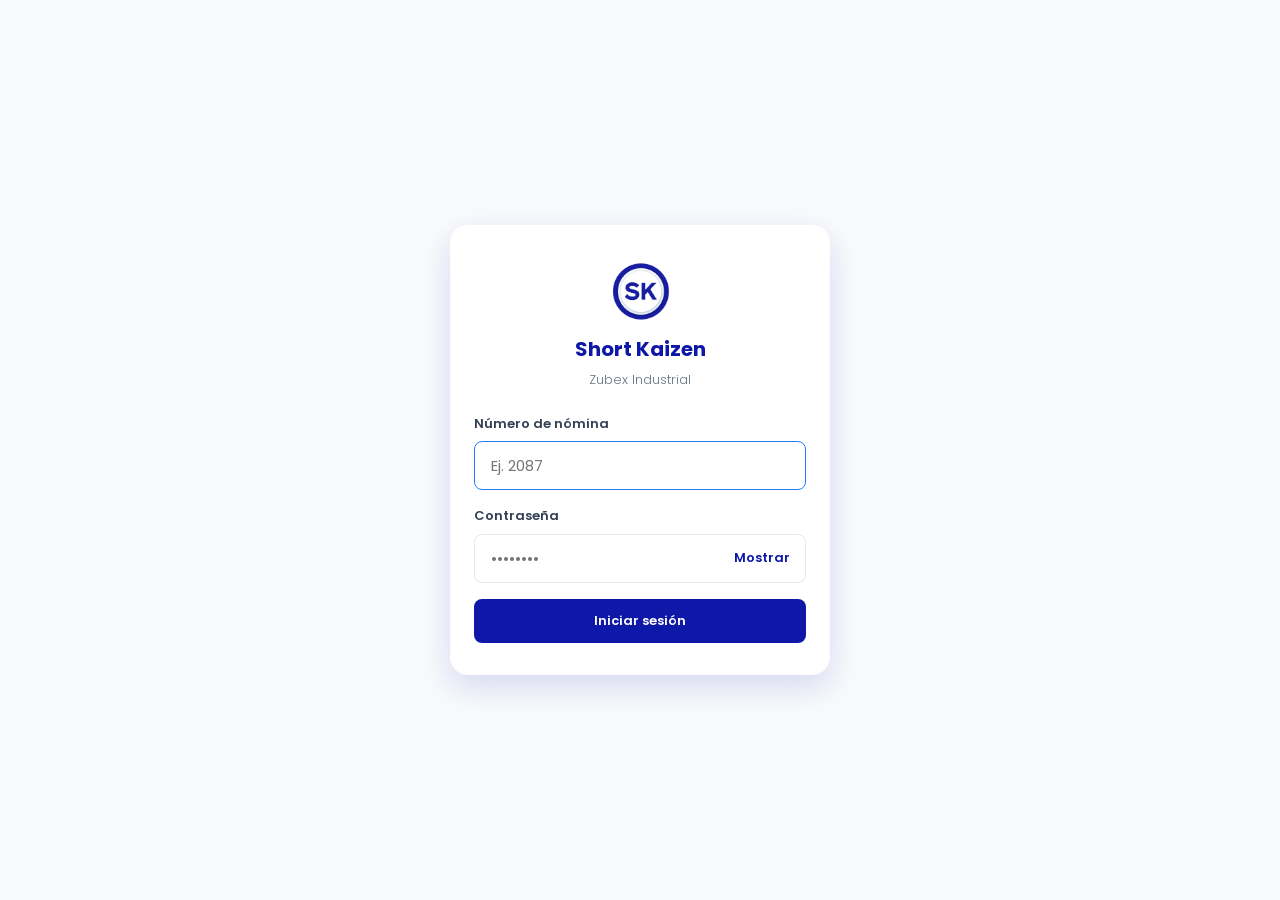
==== commit cef70e7b: "Add files via upload" ====
--- a/admin.html
+++ b/admin.html
@@ -34,6 +34,7 @@
       <a class="tab" data-nav="mis-kaizens" href="mis-kaizens.html">Mis Kaizens</a>
       <a class="tab" data-nav="solicitudes" href="solicitudes.html" hidden>Solicitudes</a>
       <a class="tab" data-nav="dashboard" href="dashboard.html">Tablero general</a>
+      <a class="tab" data-nav="gemba4" href="gemba4.html" hidden>GEMBA 4</a>
       <a class="tab" data-nav="admin" href="admin.html" hidden>Administración</a>
     </nav>
 
@@ -66,6 +67,10 @@
     <svg width="20" height="20" viewBox="0 0 24 24" fill="none" aria-hidden="true"><path d="M4 20V10M12 20V4M20 20v-7" stroke="currentColor" stroke-width="2" stroke-linecap="round"/></svg>
     <span>Tablero general</span>
   </a>
+  <a class="mobile-nav-btn" data-nav="gemba4" href="gemba4.html" hidden>
+    <svg width="20" height="20" viewBox="0 0 24 24" fill="none" aria-hidden="true"><rect x="4" y="3" width="16" height="18" rx="2" stroke="currentColor" stroke-width="2"/><path d="M8 8h8M8 12h8M8 16h5" stroke="currentColor" stroke-width="2" stroke-linecap="round"/></svg>
+    <span>GEMBA 4</span>
+  </a>
   <a class="mobile-nav-btn" data-nav="admin" href="admin.html" hidden>
     <svg width="20" height="20" viewBox="0 0 24 24" fill="none" aria-hidden="true"><path d="M12 15a3 3 0 100-6 3 3 0 000 6z" stroke="currentColor" stroke-width="2"/><path d="M19.4 15a1.65 1.65 0 00.33 1.82l.06.06a2 2 0 11-2.83 2.83l-.06-.06a1.65 1.65 0 00-1.82-.33 1.65 1.65 0 00-1 1.51V21a2 2 0 11-4 0v-.09A1.65 1.65 0 009 19.4a1.65 1.65 0 00-1.82.33l-.06.06a2 2 0 11-2.83-2.83l.06-.06A1.65 1.65 0 004.6 15a1.65 1.65 0 00-1.51-1H3a2 2 0 110-4h.09A1.65 1.65 0 004.6 9a1.65 1.65 0 00-.33-1.82l-.06-.06a2 2 0 112.83-2.83l.06.06A1.65 1.65 0 009 4.6a1.65 1.65 0 001-1.51V3a2 2 0 114 0v.09a1.65 1.65 0 001 1.51 1.65 1.65 0 001.82-.33l.06-.06a2 2 0 112.83 2.83l-.06.06A1.65 1.65 0 0019.4 9a1.65 1.65 0 001.51 1H21a2 2 0 110 4h-.09a1.65 1.65 0 00-1.51 1z" stroke="currentColor" stroke-width="1.6"/></svg>
     <span>Admin</span>
--- a/css/components.css
+++ b/css/components.css
@@ -333,3 +333,27 @@
 .kpi-delta{ font-size: var(--fs-xs); font-weight: 600; margin-top: var(--sp-1); }
 .kpi-delta.up{ color: var(--zx-positive); }
 .kpi-delta.down{ color: var(--zx-negative); }
+
+/* ============ Campo de contraseña con botón Mostrar/Ocultar ============ */
+.pass-wrap{ position: relative; display: flex; }
+.pass-wrap .input{ width: 100%; padding-right: 84px; }
+.pass-toggle{
+  position: absolute; right: 6px; top: 50%; transform: translateY(-50%);
+  background: transparent; border: 0; cursor: pointer;
+  padding: 6px 10px; border-radius: var(--radius-sm);
+  font: inherit; font-size: var(--fs-sm); font-weight: 600;
+  color: var(--zx-primary, #0D18A8);
+}
+.pass-toggle:hover{ background: var(--gray-100); }
+.pass-toggle:focus-visible{ outline: 2px solid var(--zx-primary, #0D18A8); outline-offset: 1px; }
+
+/* ============ Popup de SK por equipo (Mis Kaizens) ============ */
+.modal.modal-lg{ max-width: 760px; }
+.modal-head{ display:flex; align-items:center; justify-content:space-between; gap: var(--sp-3); margin-bottom: var(--sp-3); }
+.modal-head h3{ margin: 0; }
+.modal-close{ background: transparent; border: 0; font-size: 1.1rem; cursor: pointer; color: var(--gray-500); padding: 4px 8px; border-radius: var(--radius-sm); }
+.modal-close:hover{ background: var(--gray-100); color: var(--gray-800); }
+.filtro-chips{ display:flex; flex-wrap:wrap; gap: var(--sp-2); margin-bottom: var(--sp-4); }
+.filtro-chip{ background: transparent; border: 1.5px solid var(--zx-blue); color: var(--zx-heading); border-radius: 999px; padding: 4px 14px; font-size: var(--fs-sm); cursor: pointer; font-family: inherit; }
+.filtro-chip:hover{ background: var(--zx-highlight); }
+.filtro-chip.is-active{ background: var(--zx-blue); color: var(--zx-white); }
--- a/css/views.css
+++ b/css/views.css
@@ -274,3 +274,90 @@
   font-size: var(--fs-xs); color: var(--gray-500); font-weight: 400;
   border-top: 1px solid var(--gray-200); padding-top: var(--sp-3); margin-top: var(--sp-6);
 }
+
+/* ============ Dashboard: tabla equipo × mes (filtro "Todos los meses") ============ */
+.mes-tabla-wrap{ overflow-x: auto; }
+.mes-tabla{ border-collapse: collapse; width: 100%; font-size: var(--fs-sm); }
+.mes-tabla th, .mes-tabla td{ padding: 6px 8px; border-bottom: 1px solid var(--gray-200); white-space: nowrap; }
+.mes-tabla th{ color: var(--gray-500); font-size: var(--fs-xs); font-weight: 700; letter-spacing: .03em; text-align: center; }
+.mes-tabla .mt-equipo{ text-align: left; font-weight: 600; min-width: 160px; position: sticky; left: 0; background: var(--zx-surface); }
+.mes-tabla .mt-num{ text-align: center; min-width: 38px; font-variant-numeric: tabular-nums; }
+.mes-tabla .mt-vacio{ color: var(--gray-400, var(--gray-500)); }
+.mes-tabla .mt-total{ font-weight: 700; color: var(--zx-heading); border-left: 1px solid var(--gray-200); }
+
+/* ============ GEMBA 4 — hoja carta horizontal (11 × 8.5 in) ============ */
+.gemba-scale{
+  --s: 1;
+  width: calc(1056px * var(--s));
+  height: calc(816px * var(--s));
+  margin: 0 auto;
+}
+.gemba-sheet{
+  width: 1056px; height: 816px;
+  transform: scale(var(--s)); transform-origin: top left;
+  background: #f8fafc; color: #1e293b;
+  font-family: 'Poppins', 'Segoe UI', -apple-system, sans-serif;
+  display: flex; flex-direction: column; overflow: hidden;
+  box-shadow: 0 2px 14px rgba(15,23,42,.18);
+  -webkit-print-color-adjust: exact; print-color-adjust: exact;
+}
+.gemba-header{ background: #0D18A8; color: #fff; display: flex; align-items: center; gap: 18px; padding: 0 28px; height: 78px; flex: 0 0 auto; }
+.gemba-logo{ background: #fff; border-radius: 10px; width: 52px; height: 52px; display: flex; align-items: center; justify-content: center; flex: 0 0 auto; }
+.gemba-logo img{ width: 44px; height: 44px; }
+.gemba-titulos{ flex: 1; min-width: 0; }
+.gemba-titulos h2{ margin: 0; font-size: 28px; font-weight: 700; line-height: 1.1; color: #fff; }
+.gemba-titulos p{ margin: 3px 0 0; font-size: 13px; font-weight: 300; color: #dbeafe; }
+.gemba-periodo{ font-size: 15px; font-weight: 400; white-space: nowrap; }
+
+.gemba-kpis{ display: grid; grid-template-columns: repeat(4, 1fr); gap: 16px; padding: 18px 28px 0; flex: 0 0 auto; }
+.gemba-kpi{ background: #fff; border: 1px solid #cbd5e1; border-left: 6px solid #0D18A8; border-radius: 10px; padding: 12px 16px; min-width: 0; }
+.gemba-kpi.gemba-kpi-acento{ border-left-color: #227EF6; }
+.gemba-kpi-label{ font-size: 12.5px; color: #64748b; }
+.gemba-kpi-valor{ font-size: 38px; font-weight: 700; color: #0D18A8; line-height: 1.15; margin: 2px 0; }
+.gemba-kpi-valor.gemba-kpi-persona{ font-size: 20px; line-height: 1.3; margin: 8px 0 10px; overflow: hidden; text-overflow: ellipsis; white-space: nowrap; }
+.gemba-kpi-valor.gemba-ok{ color: #166534; }
+.gemba-kpi-valor.gemba-mal{ color: #991b1b; }
+.gemba-kpi-sub{ font-size: 11.5px; color: #64748b; }
+
+.gemba-body{ display: grid; grid-template-columns: 1.55fr 1fr; gap: 20px; padding: 18px 28px 0; flex: 1 1 auto; min-height: 0; }
+.gemba-card{ background: #fff; border: 1px solid #cbd5e1; border-radius: 12px; padding: 16px 18px; display: flex; flex-direction: column; min-height: 0; }
+.gemba-card h3{ margin: 0 0 10px; font-size: 17px; font-weight: 700; color: #0D18A8; flex: 0 0 auto; }
+.gemba-tabla-head{ display: grid; grid-template-columns: 1.1fr 1.5fr .7fr; background: #dbeafe; color: #0D18A8; font-size: 12px; font-weight: 700; padding: 7px 10px; flex: 0 0 auto; }
+.gemba-card-pend .gemba-tabla-head{ grid-template-columns: 1fr auto; }
+.gemba-tabla-head .r, .gemba-fila .r{ text-align: right; }
+.gemba-filas{ flex: 1 1 auto; min-height: 0; display: flex; flex-direction: column; }
+.gemba-fila{ flex: 1 1 0; min-height: 0; max-height: 40px; display: grid; grid-template-columns: 1.1fr 1.5fr .7fr; align-items: center; gap: 8px; padding: 0 10px; border-bottom: 1px solid #e2e8f0; font-size: 13.5px; }
+.gemba-fila.gemba-fila-pend{ grid-template-columns: 1fr auto; }
+.gemba-fila-nombre{ overflow: hidden; text-overflow: ellipsis; white-space: nowrap; }
+.gemba-fila-valor{ font-weight: 700; }
+.gemba-barra{ display: block; height: 14px; background: #e2e8f0; border-radius: 999px; overflow: hidden; }
+.gemba-barra i{ display: block; height: 100%; border-radius: 999px; min-width: 0; }
+.gemba-pend-num{ color: #0D18A8; font-size: 15px; }
+.gemba-ok{ color: #166534; }
+.gemba-total{ margin-top: 10px; background: #0D18A8; color: #fff; border-radius: 8px; padding: 10px 14px; display: flex; justify-content: space-between; align-items: center; font-size: 14px; font-weight: 700; flex: 0 0 auto; }
+.gemba-total strong{ font-size: 20px; }
+
+.gemba-pie{ display: flex; justify-content: space-between; gap: 20px; padding: 10px 28px 12px; font-size: 10.5px; color: #64748b; flex: 0 0 auto; }
+.gemba-pie-fecha{ white-space: nowrap; }
+
+/* Muchos departamentos: se compacta para que todo siga cabiendo en una hoja. */
+.gemba-denso .gemba-fila{ font-size: 12px; }
+.gemba-denso .gemba-barra{ height: 11px; }
+.gemba-denso .gemba-card{ padding: 12px 16px; }
+.gemba-muy-denso .gemba-fila{ font-size: 10.5px; }
+.gemba-muy-denso .gemba-barra{ height: 8px; }
+.gemba-muy-denso .gemba-pend-num{ font-size: 12px; }
+.gemba-muy-denso .gemba-kpi-valor{ font-size: 32px; }
+
+/* ---- Impresión: carta horizontal, solo la hoja ---- */
+@page{ size: letter landscape; margin: 0; }
+@media print{
+  html, body{ background: #fff !important; }
+  *{ -webkit-print-color-adjust: exact; print-color-adjust: exact; }
+  .topbar, .mobile-nav, .fab-nuevo, .version-bar, .toast-container, .boot-loader{ display: none !important; }
+  main#app-root{ padding: 0 !important; margin: 0 !important; max-width: none !important; }
+  .gemba-view{ padding: 0 !important; margin: 0 !important; max-width: none !important; }
+  .gemba-toolbar{ display: none !important; }
+  .gemba-scale{ --s: 1 !important; width: 11in !important; height: 8.5in !important; margin: 0 !important; }
+  .gemba-sheet{ transform: none !important; width: 11in !important; height: 8.5in !important; box-shadow: none !important; page-break-inside: avoid; break-inside: avoid; }
+}
